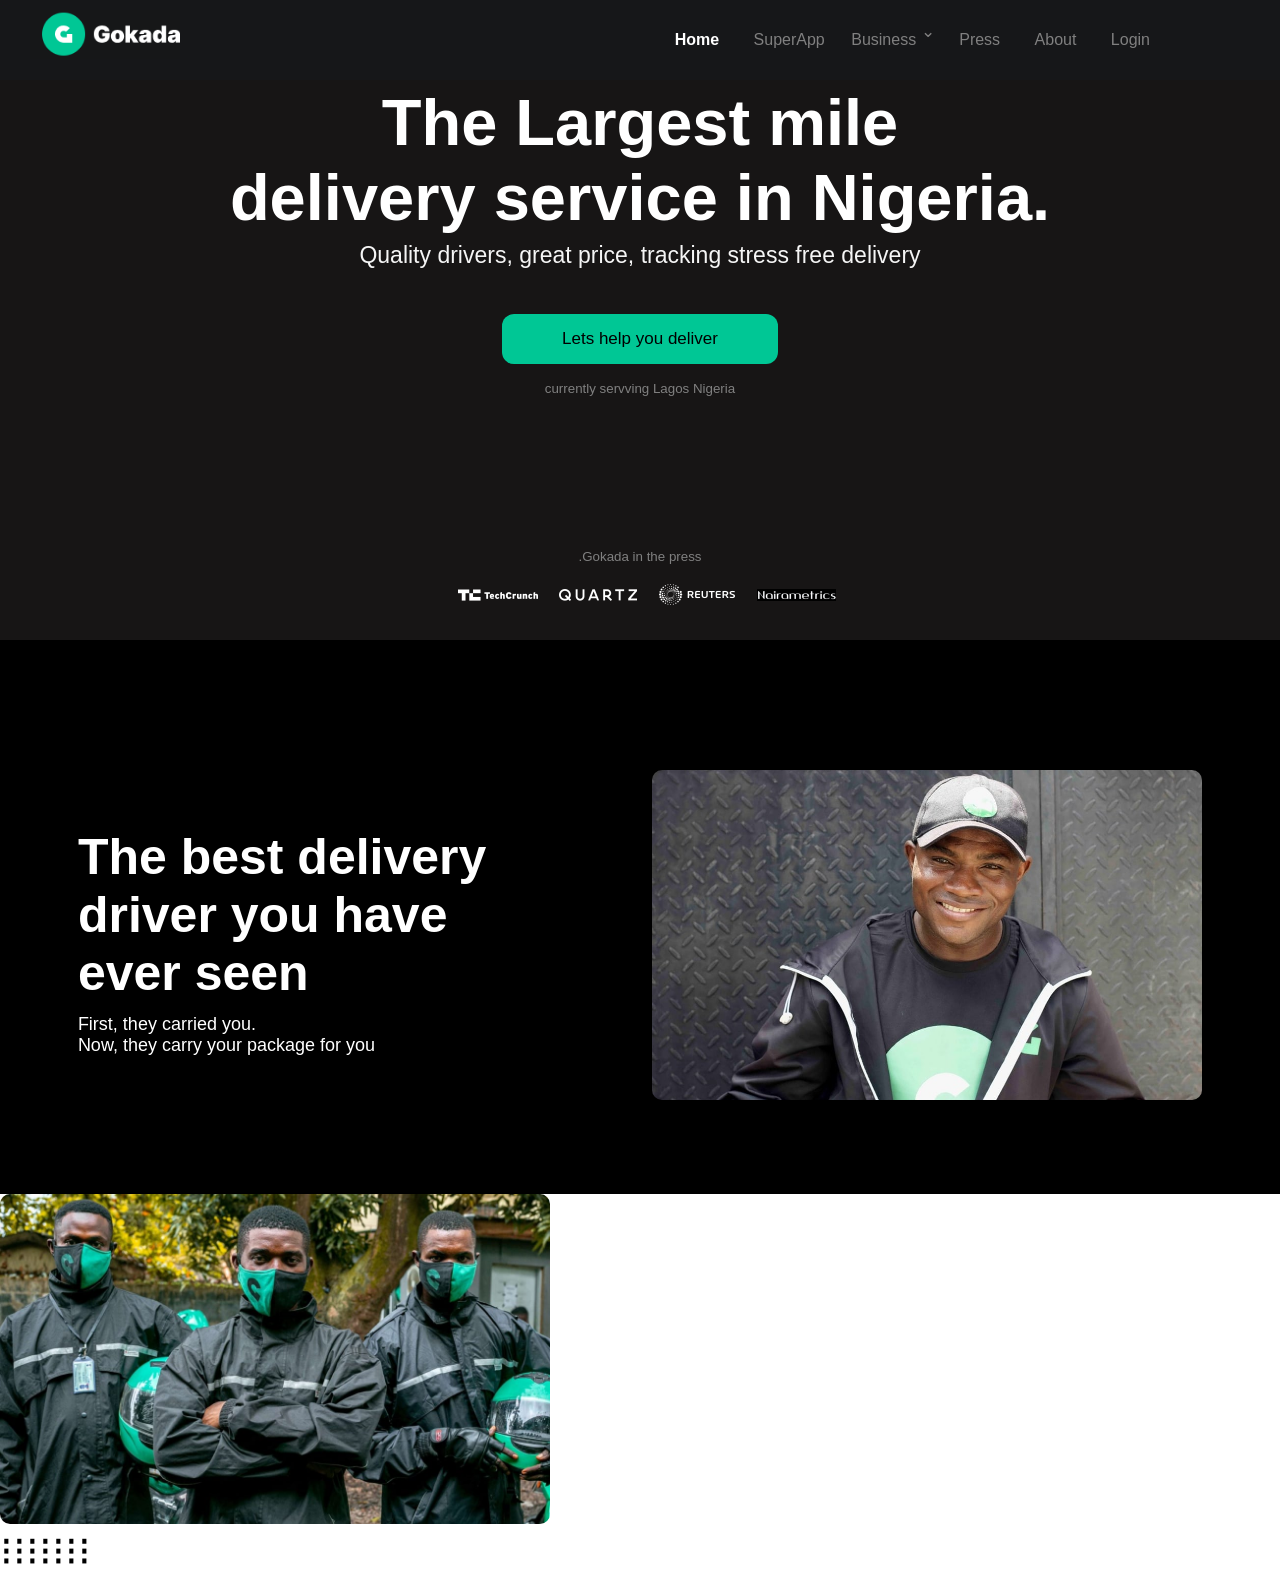
==== gokada.html @ 08503376 "my first app" ====
<!DOCTYPE html>
<html lang="en">
<head>
    <meta charset="UTF-8">
    <meta name="viewport" content="width=device-width, initial-scale=1.0">
    <title>gokada</title>
    <link rel="icon" type="image/x-icon" href="image/favicon.ico">
    <link rel="stylesheet" href="gokada.css">
</head>
<body>
    
     <header>
         <a href="gokada.html">
           <img src="gok.PNG"  width="150px"   alt="waiting....">
         </a>
          <nav>
                <a  class="first"  style="color:white; font-weight: bold;"  href="#">Home</a>
                <a  class="first"  href="#">SuperApp</a>
                <div class="menu">
                    <a id="inside-a" href="#">                                   
                         Business<span><sup> &#x2304; </sup></span>
                    </a>
                    <ul class="submenu">
                        <li class="bot-1" ><a href="#">Partner</a></li>
                        <li class="bot"><a href="#">Food</a></li>
                    </ul>
                </div>
                <a  class="first"   href="#">Press</a>
                <a  class="first"     href="#">About</a>
                <a  class="first"    href="#">Login</a>
          </nav>


     </header>

    <main>

         <section class="flex">

             <div class="inner-flex">

                 <h1>The Largest mile<br> delivery service in Nigeria&#x2E;</h1>
                 <p id="par">Quality drivers, great price, tracking stress free delivery</p>
                 <div id="but">
                    <button type="submit"><a href="#">Lets help you deliver</a></button>
                 </div>
                 <p id="par-2"><small>currently servving Lagos Nigeria</small></p>
                  
                 
                 <div class="inner-flex-2">
                    <p id="par-3"><small>.Gokada in the press</small></p>
                    <div class="sub-flex">
                        <img class="pix" src="image/logo3.png" alt="waiting...">
                        <img class="pix" src="image/logo2.png" alt="waiting...">
                        <img class="pix" src="image/logo1.png" alt="waiting....">
                        <img  class="pix" src="image/logo4.png" alt="waiting....">
                    </div>
                 </div>


             </div>


            </section>
         
            <section class="flex-1">
     
                  <div>
                      <h1>The best delivery<br> driver you have<br> ever seen</h1> 
                      <p>First, they carried you.<br> Now, they carry your package for you</p>
                  </div>
                        
                  <div class="flex-1-inner">
                       <img src="image/person-1.jpeg"  class="imag-4"   alt="waiting.....">

                  </div>
                   
            </section>

            <section class="flex-2">
                       
                  <div>
                     <img src="image/mech.jpg" class="imag-4" alt="waiting.....">
                    <div>
                        <p style="font-size: 40px;">&#x205D;&#x205D;&#x205D;&#x205D;&#x205D;&#x205D;&#x205D;</p>
                    </div>
                  </div>
                

            </section>

 








    </main>







</body>
</html>
---- gokada.css ----
*{
    margin:0;
    padding:0;
    box-sizing: border-box;
}

body{
    font-family: sans-serif;
    /* background-color: black; */
}

header{
    position:fixed;
    width:100%;
    display:flex;
    justify-content: space-between;
    padding-left:30px;
    padding-right: 120px;
    align-items: center;
    background-color: rgba(23, 24, 26, 0.9);; 
    padding-top: 10px;
    padding-bottom: 17px;
}




header .first{ 
   text-decoration: none;
   padding-left: 20px;
   margin-right:10px;
   color:gray; 
   transition: color .3s, font-weight .3s;
}

header .menu #inside-a{
    position:relative;
    color:gray;
    margin-left: 12px;
    /* border-bottom: 1px solid gray; */
    /* padding:24px 21px 32px 29px; */
    text-decoration: none;
    /* background-color: rgba(29, 30, 35, 0.9); */

}

header .menu #inside-a span{
     font-size: 20px;
}


header .menu #inside-a:hover{
      
       color:white;
}

header .first:hover{
    color:white;
    filter:brightness(120%);
}


.menu{
    display:inline-block;
    position:relative;
    /* background-color: rgba(29, 30, 35, 0.9); */
}

.menu:hover{
    overflow:none;
}

.submenu{
    position:absolute;
    top:56px;
    left:10px;
    width:64px;
    opacity:0;
    pointer-events: none;
}

.submenu .bot-1{
     border-bottom: 1px solid rgb(46, 44, 44);
     padding:36px 0px 14px 12px;
     width:132px;
     background-color:rgba(29, 30, 35, 0.9);

}


.bot{
    border-bottom: 0.1px lightgrey rgb(228, 224, 224);
    width: 132px;
    background-color: rgba(29, 30, 35, 0.9);
    padding: 25px 0px 16px 12px;

}


.submenu li a{
    color:gray;
    text-decoration: none;
    padding-left: 18px; 
}

.submenu li a:hover{
    color:white;
}



.menu:hover  #inside-a{
    padding:24px 21px 32px 29px;
    background-color: rgba(29, 30, 35, 0.9);
}

.menu:hover .submenu{
    opacity:1;
    pointer-events: fill;
}


.flex{
   display:flex;
   justify-content: center;
   height:640px;
   align-items: center;
   background-color: rgb(23, 21, 21);
   padding-bottom: 70px;
}



.inner-flex h1{
    margin-top: 130px;  
    font-size: 65px;
    text-align: center;
   color:white;   
}

.inner-flex #par{

       font-size: 23px;
       margin-top: 7px;
       text-align: center;
       color:white;
       filter:brightness(96%);
}

.inner-flex #but{
    text-align: center;
    padding-top: 45px;
}

.inner-flex #but button{
     padding:15px 60px;
     font-size: 17px;
     border-radius: 12px;
     background-color: #00c795;
     border:none;
     cursor:pointer;
}

.inner-flex a{
    text-decoration: none;
    color:black;
}

.inner-flex #par-2{

      text-align: center;
      color:gray;
      padding-top: 15px;

}



.inner-flex-2{

    margin-top: 150px;
}



  .inner-flex-2 #par-3{

      color:gray;
      text-align: center;
      margin-bottom: 14px;
  }


  .inner-flex-2  .sub-flex{
    text-align: center;
}

.inner-flex-2  .sub-flex .pix{
      width:80px;
      height:32px;
      object-fit: cover;
      margin-left: 15px;
}



.flex-1{
    display:flex;
    flex-wrap: wrap;
    justify-content: space-around;
    padding-top: 130px;
    padding-left: 40px;
    padding-right: 40px;
    background-color: black;
    padding-bottom: 90px;
}


.flex-1 h1{

    font-size: 50px;
    padding-top:58px;
    color:white;
}

.flex-1 p{
    font-size: 18px;
    color:white;
    padding-top: 12px;
}

.flex-1-inner{
    padding-left: 90px;
}


.flex-1 .imag-4, .flex-2 .imag-4{
    width:550px;
    height:330px;
    object-fit: cover;
    border-radius: 10px;
}







/* rgba(29, 30, 34, 0.9) */
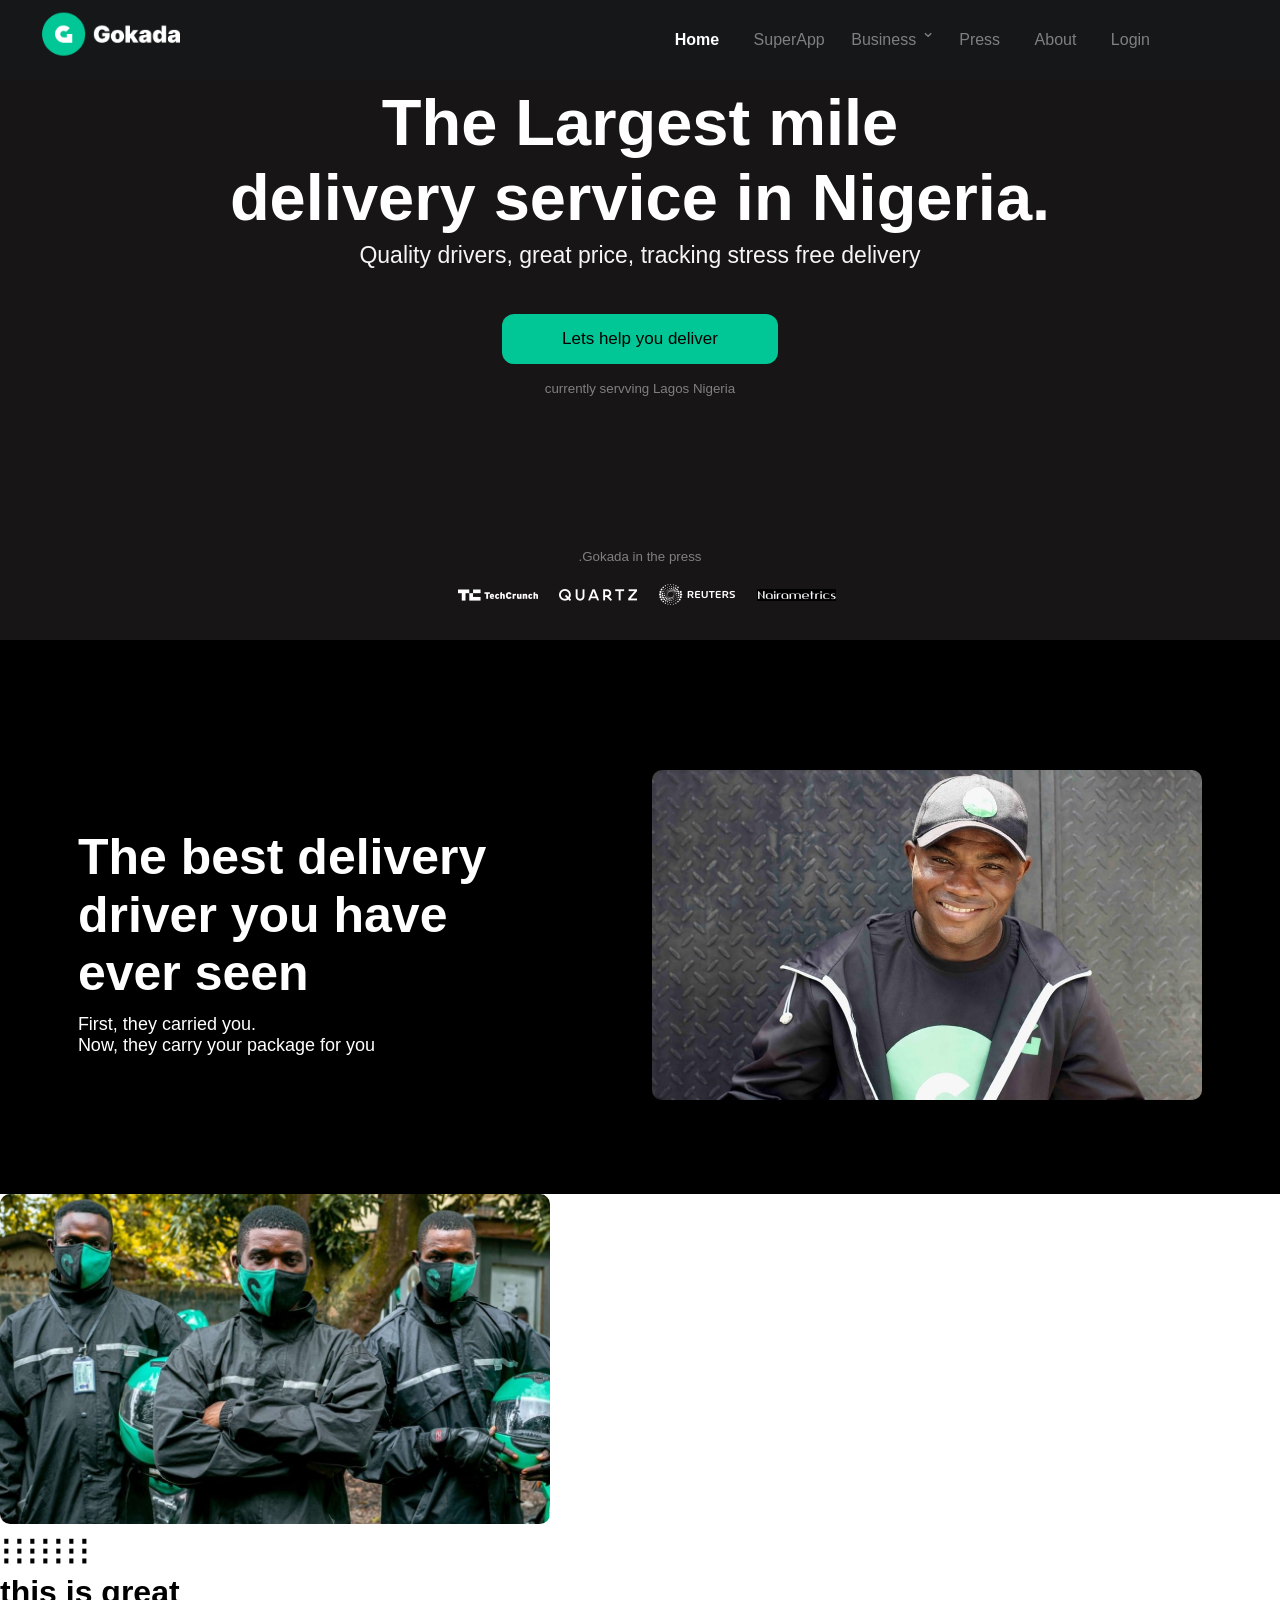
==== commit b0d588e8: "my second commit" ====
--- a/gokada.html
+++ b/gokada.html
@@ -90,7 +90,7 @@
             </section>
 
  
-
+           <h1>this is great</h1>
 
 
 
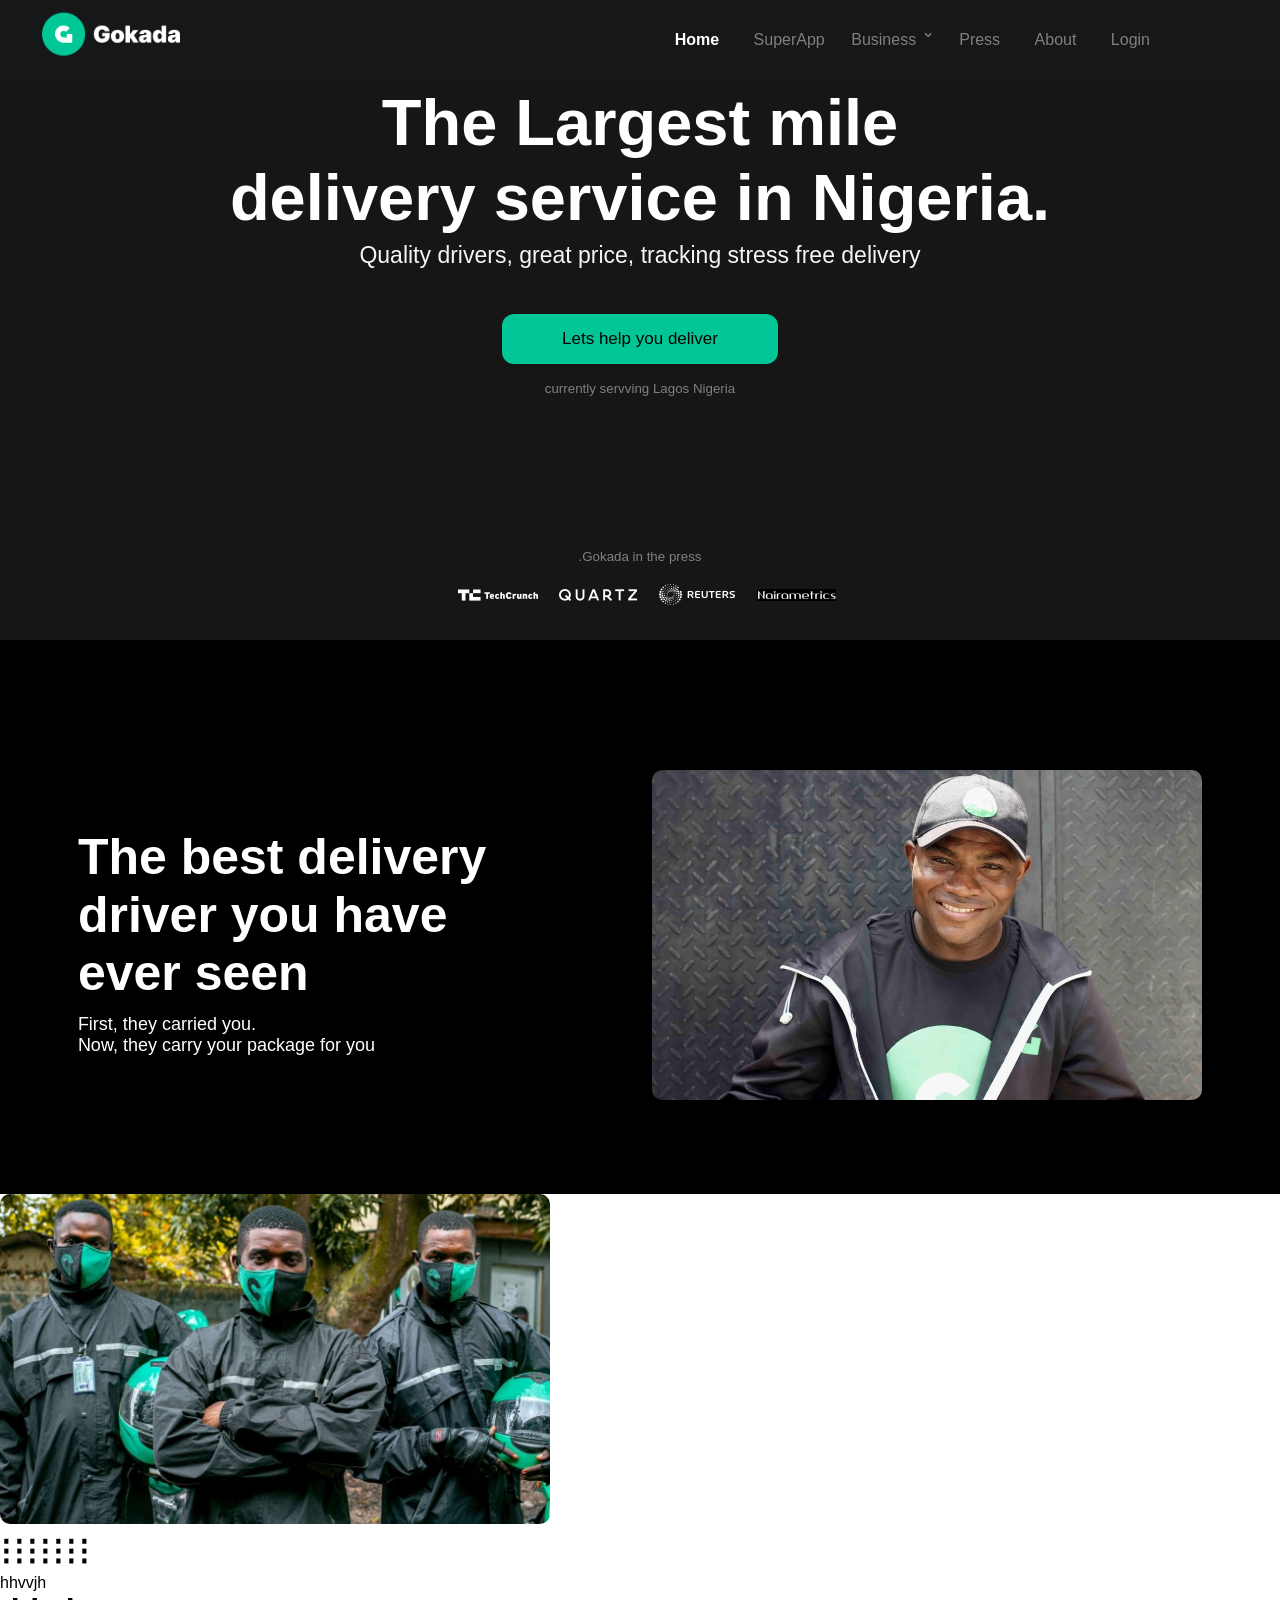
==== commit ff85a233: "olu" ====
--- a/gokada.html
+++ b/gokada.html
@@ -85,7 +85,7 @@
                         <p style="font-size: 40px;">&#x205D;&#x205D;&#x205D;&#x205D;&#x205D;&#x205D;&#x205D;</p>
                     </div>
                   </div>
-                
+                hhvvjh
 
             </section>
 
